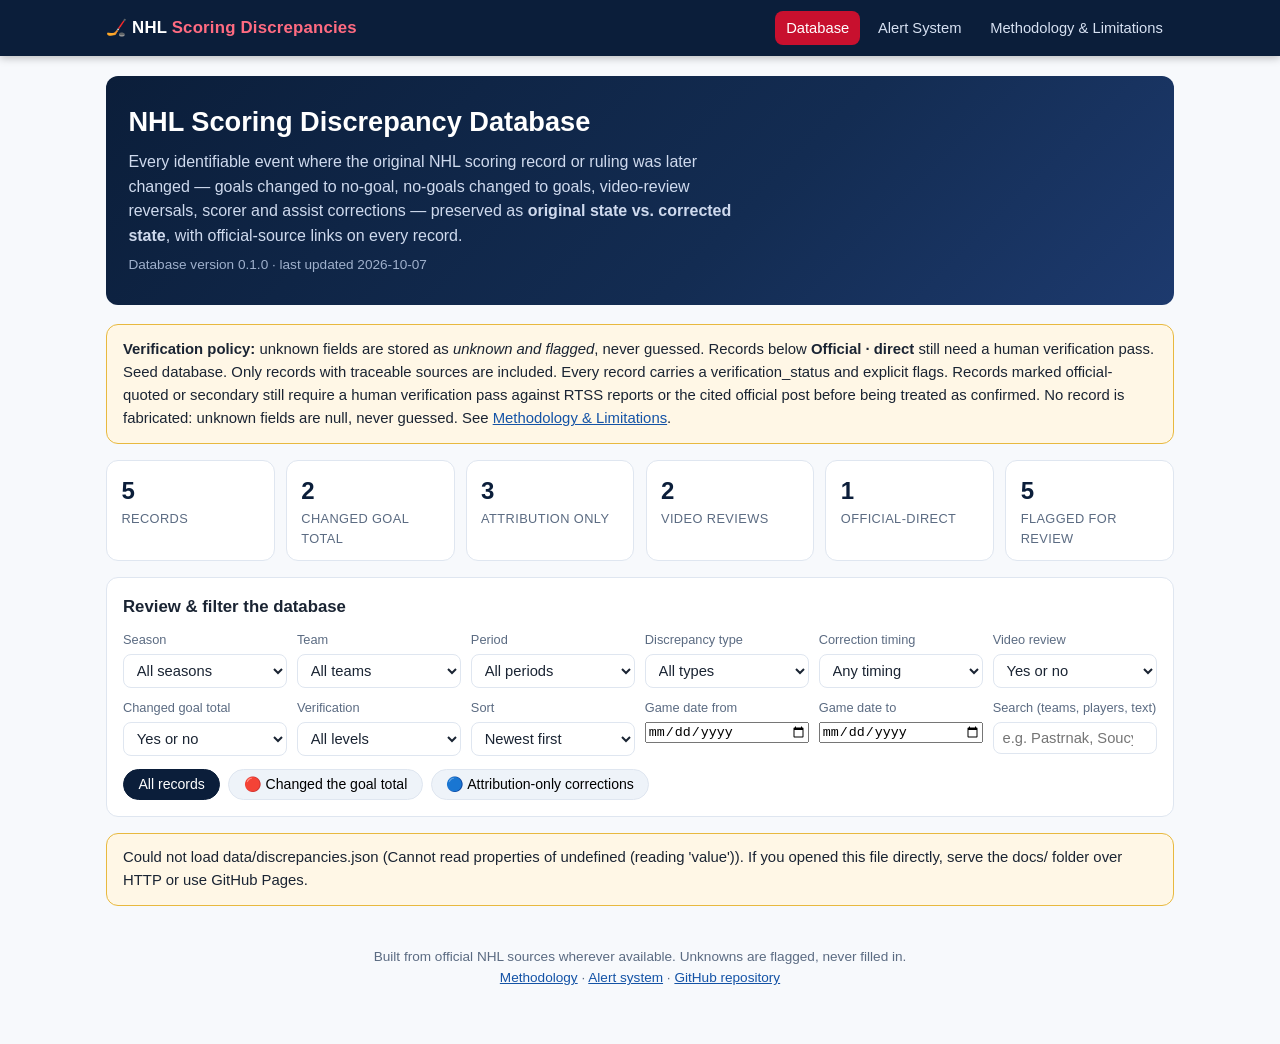
==== docs/index.html @ 4876d4c9 "Build scoring-discrepancy database, site, and alert monitor (v0.1.0) - README: standing mission brie" ====
<!DOCTYPE html>
<html lang="en">
<head>
  <meta charset="utf-8">
  <meta name="viewport" content="width=device-width, initial-scale=1">
  <title>NHL Scoring Discrepancies — Database</title>
  <meta name="description" content="A continuously updateable database of NHL scoring discrepancies and corrections, built from official NHL sources.">
  <link rel="stylesheet" href="css/styles.css">
</head>
<body>
  <nav class="site-nav">
    <div class="nav-inner">
      <a class="brand" href="index.html">🏒 NHL <span>Scoring Discrepancies</span></a>
      <div class="nav-links">
        <a href="index.html" class="active">Database</a>
        <a href="alerts.html">Alert System</a>
        <a href="methodology.html">Methodology &amp; Limitations</a>
      </div>
    </div>
  </nav>

  <main class="wrap">
    <header class="hero">
      <h1>NHL Scoring Discrepancy Database</h1>
      <p>Every identifiable event where the original NHL scoring record or ruling was later changed —
        goals changed to no-goal, no-goals changed to goals, video-review reversals, scorer and assist
        corrections — preserved as <strong>original state vs. corrected state</strong>, with official-source
        links on every record.</p>
      <p class="updated" id="lastUpdated"></p>
    </header>

    <div class="notice amber">
      <strong>Verification policy:</strong> unknown fields are stored as <em>unknown and flagged</em>, never guessed.
      Records below <strong>Official · direct</strong> still need a human verification pass.
      <span id="coverageNote"></span>
      See <a href="methodology.html">Methodology &amp; Limitations</a>.
    </div>

    <section class="stats" id="stats" aria-label="Database statistics"></section>

    <section class="filters" aria-label="Filters">
      <h2>Review &amp; filter the database</h2>
      <div class="filter-grid">
        <label>Season
          <select id="fSeason"><option value="">All seasons</option></select>
        </label>
        <label>Team
          <select id="fTeam"><option value="">All teams</option></select>
        </label>
        <label>Period
          <select id="fPeriod"><option value="">All periods</option></select>
        </label>
        <label>Discrepancy type
          <select id="fType">
            <option value="">All types</option>
            <option value="goal-added">Goal added (no-goal → goal)</option>
            <option value="goal-removed">Goal removed (goal → no-goal)</option>
            <option value="scorer-change">Scorer change</option>
            <option value="assist-change">Assist change</option>
            <option value="scorer-assist-change">Scorer + assist change</option>
            <option value="other">Other</option>
          </select>
        </label>
        <label>Correction timing
          <select id="fTiming">
            <option value="">Any timing</option>
            <option value="in-game">In-game</option>
            <option value="intermission">Intermission</option>
            <option value="postgame">Postgame</option>
            <option value="unknown">Unknown</option>
          </select>
        </label>
        <label>Video review
          <select id="fReview">
            <option value="">Yes or no</option>
            <option value="yes">Video review only</option>
            <option value="no">No video review</option>
          </select>
        </label>
        <label>Changed goal total
          <select id="fTotal">
            <option value="">Yes or no</option>
            <option value="yes">Changed the total</option>
            <option value="no">Attribution only</option>
          </select>
        </label>
        <label>Verification
          <select id="fVerify">
            <option value="">All levels</option>
            <option value="official-direct">Official · direct</option>
            <option value="official-direct-partial">Official · partial</option>
            <option value="official-quoted">Official · quoted</option>
            <option value="secondary">Secondary</option>
            <option value="unverified">Unverified</option>
          </select>
        </label>
        <label>Sort
          <select id="fSort">
            <option value="newest">Newest first</option>
            <option value="oldest">Oldest first</option>
          </select>
        </label>
        <label>Game date from
          <input type="date" id="fFrom">
        </label>
        <label>Game date to
          <input type="date" id="fTo">
        </label>
        <label>Search (teams, players, text)
          <input type="search" id="fSearch" placeholder="e.g. Pastrnak, Soucy, offside…">
        </label>
      </div>
      <div class="view-toggle" role="tablist" aria-label="Goal total vs attribution views">
        <button data-view="all" class="active">All records</button>
        <button data-view="total">🔴 Changed the goal total</button>
        <button data-view="attribution">🔵 Attribution-only corrections</button>
      </div>
    </section>

    <p class="results-meta" id="resultsMeta"></p>
    <div id="loading" class="notice blue">Loading database…</div>
    <div id="error" class="notice amber" style="display:none"></div>
    <section id="results" aria-live="polite"></section>

    <footer>
      Built from official NHL sources wherever available. Unknowns are flagged, never filled in.<br>
      <a href="methodology.html">Methodology</a> · <a href="alerts.html">Alert system</a> ·
      <a href="https://github.com/buffedlizard55-lab/ScoringDiscrepNHL">GitHub repository</a>
    </footer>
  </main>

  <script src="js/app.js"></script>
</body>
</html>
---- docs/css/styles.css ----
:root {
  --navy: #0b1e3a;
  --navy-2: #132c52;
  --red: #c8102e;
  --ice: #eef3f9;
  --bg: #f7f9fc;
  --card: #ffffff;
  --ink: #1a2433;
  --muted: #5b6b82;
  --line: #dfe6f0;
  --amber-bg: #fff7e6;
  --amber-line: #e8b93f;
  --green-bg: #e9f7ef;
  --green-ink: #187544;
  --blue-bg: #e8f1fd;
  --blue-ink: #1453a6;
  --radius: 12px;
}

* { box-sizing: border-box; }

body {
  margin: 0;
  font-family: -apple-system, BlinkMacSystemFont, "Segoe UI", Roboto, Helvetica, Arial, sans-serif;
  background: var(--bg);
  color: var(--ink);
  line-height: 1.55;
}

a { color: var(--blue-ink); }
a:hover { text-decoration: underline; }

/* ---------- Nav ---------- */
.site-nav {
  background: var(--navy);
  color: #fff;
  position: sticky;
  top: 0;
  z-index: 50;
  box-shadow: 0 2px 8px rgba(0,0,0,.25);
}
.nav-inner {
  max-width: 1100px;
  margin: 0 auto;
  padding: 0.7rem 1rem;
  display: flex;
  align-items: center;
  gap: 1rem;
  flex-wrap: wrap;
}
.brand {
  color: #fff;
  font-weight: 800;
  text-decoration: none;
  font-size: 1.05rem;
  letter-spacing: .2px;
}
.brand span { color: #ff6b81; }
.nav-links { display: flex; gap: .4rem; margin-left: auto; flex-wrap: wrap; }
.nav-links a {
  color: #d7e1f2;
  text-decoration: none;
  padding: .35rem .7rem;
  border-radius: 8px;
  font-size: .92rem;
}
.nav-links a:hover, .nav-links a.active {
  background: var(--navy-2);
  color: #fff;
}
.nav-links a.active { background: var(--red); color: #fff; }

/* ---------- Layout ---------- */
.wrap { max-width: 1100px; margin: 0 auto; padding: 1.2rem 1rem 3rem; }

.hero {
  background: linear-gradient(135deg, var(--navy) 0%, var(--navy-2) 60%, #1d3a6e 100%);
  color: #fff;
  border-radius: var(--radius);
  padding: 1.6rem 1.4rem;
  margin-bottom: 1.2rem;
}
.hero h1 { margin: 0 0 .4rem; font-size: 1.7rem; }
.hero p { margin: .3rem 0; color: #cfdaee; max-width: 70ch; }
.hero .updated { font-size: .85rem; color: #9fb0cc; }

.notice {
  border-radius: var(--radius);
  padding: .8rem 1rem;
  margin: 1rem 0;
  font-size: .93rem;
}
.notice.amber { background: var(--amber-bg); border: 1px solid var(--amber-line); }
.notice.blue { background: var(--blue-bg); border: 1px solid #9dc0ee; }
.notice.green { background: var(--green-bg); border: 1px solid #8fd0a6; }

/* ---------- Stats ---------- */
.stats {
  display: grid;
  grid-template-columns: repeat(auto-fit, minmax(150px, 1fr));
  gap: .7rem;
  margin: 1rem 0;
}
.stat {
  background: var(--card);
  border: 1px solid var(--line);
  border-radius: var(--radius);
  padding: .7rem .9rem;
}
.stat .num { font-size: 1.5rem; font-weight: 800; color: var(--navy); }
.stat .lbl { font-size: .8rem; color: var(--muted); text-transform: uppercase; letter-spacing: .4px; }

/* ---------- Filters ---------- */
.filters {
  background: var(--card);
  border: 1px solid var(--line);
  border-radius: var(--radius);
  padding: 1rem;
  margin: 1rem 0;
}
.filters h2 { margin: 0 0 .6rem; font-size: 1.05rem; }
.filter-grid {
  display: grid;
  grid-template-columns: repeat(auto-fit, minmax(160px, 1fr));
  gap: .6rem;
}
.filter-grid label { display: flex; flex-direction: column; font-size: .8rem; color: var(--muted); gap: .25rem; }
.filter-grid select, .filter-grid input[type="search"] {
  padding: .45rem .55rem;
  border: 1px solid var(--line);
  border-radius: 8px;
  font-size: .92rem;
  background: #fff;
  color: var(--ink);
}
.view-toggle { display: flex; gap: .5rem; margin-top: .8rem; flex-wrap: wrap; }
.view-toggle button {
  border: 1px solid var(--line);
  background: var(--ice);
  border-radius: 999px;
  padding: .4rem .9rem;
  cursor: pointer;
  font-size: .88rem;
}
.view-toggle button.active { background: var(--navy); color: #fff; border-color: var(--navy); }
.results-meta { color: var(--muted); font-size: .9rem; margin: .8rem 0; }

/* ---------- Cards ---------- */
.card {
  background: var(--card);
  border: 1px solid var(--line);
  border-radius: var(--radius);
  padding: 1rem 1.1rem;
  margin: 0 0 .9rem;
}
.card.total-changer { border-left: 6px solid var(--red); }
.card.attribution-only { border-left: 6px solid var(--blue-ink); }
.card-head { display: flex; gap: .5rem; align-items: center; flex-wrap: wrap; margin-bottom: .4rem; }
.card-head .rid { font-weight: 700; color: var(--navy); }
.badge {
  display: inline-block;
  font-size: .75rem;
  font-weight: 700;
  padding: .15rem .55rem;
  border-radius: 999px;
  letter-spacing: .2px;
}
.b-red { background: #fde7eb; color: var(--red); }
.b-blue { background: var(--blue-bg); color: var(--blue-ink); }
.b-green { background: var(--green-bg); color: var(--green-ink); }
.b-amber { background: var(--amber-bg); color: #8a5d00; border: 1px solid var(--amber-line); }
.b-gray { background: var(--ice); color: var(--muted); }
.matchup { font-size: 1.05rem; font-weight: 700; margin: .2rem 0 .5rem; }
.vs {
  display: grid;
  grid-template-columns: 1fr 1fr;
  gap: .6rem;
  margin: .5rem 0;
}
@media (max-width: 640px) { .vs { grid-template-columns: 1fr; } }
.vs-box {
  border: 1px solid var(--line);
  border-radius: 8px;
  padding: .6rem .7rem;
  background: #fbfcfe;
  font-size: .92rem;
}
.vs-box h4 { margin: 0 0 .3rem; font-size: .78rem; text-transform: uppercase; letter-spacing: .5px; color: var(--muted); }
.vs-box.before h4 { color: var(--red); }
.vs-box.after h4 { color: var(--green-ink); }
.meta { display: grid; grid-template-columns: repeat(auto-fit, minmax(180px, 1fr)); gap: .3rem .8rem; font-size: .88rem; margin: .5rem 0; }
.meta dt { color: var(--muted); font-size: .76rem; text-transform: uppercase; letter-spacing: .4px; }
.meta dd { margin: 0 0 .3rem; }
.flags { background: var(--amber-bg); border: 1px solid var(--amber-line); border-radius: 8px; padding: .55rem .7rem; font-size: .86rem; margin: .5rem 0; }
.flags strong { color: #8a5d00; }
.flags ul { margin: .3rem 0 0; padding-left: 1.1rem; }
.sources { font-size: .88rem; margin: .4rem 0 0; }
.sources ul { margin: .25rem 0 0; padding-left: 1.1rem; }
.src-type { font-size: .72rem; font-weight: 700; text-transform: uppercase; letter-spacing: .4px; color: var(--muted); }

/* ---------- Content pages ---------- */
.prose { background: var(--card); border: 1px solid var(--line); border-radius: var(--radius); padding: 1.2rem 1.3rem; }
.prose h2 { color: var(--navy); border-bottom: 2px solid var(--ice); padding-bottom: .3rem; }
.prose table { width: 100%; border-collapse: collapse; font-size: .9rem; margin: .6rem 0 1rem; }
.prose th, .prose td { border: 1px solid var(--line); padding: .5rem .6rem; text-align: left; vertical-align: top; }
.prose th { background: var(--ice); }
.prose code { background: var(--ice); padding: .1rem .35rem; border-radius: 5px; font-size: .86em; }
.prose pre { background: var(--navy); color: #e8eefb; padding: .8rem; border-radius: 8px; overflow-x: auto; font-size: .82rem; }
.prose pre code { background: none; padding: 0; }

footer { color: var(--muted); font-size: .85rem; text-align: center; padding: 1.5rem 0 .5rem; }
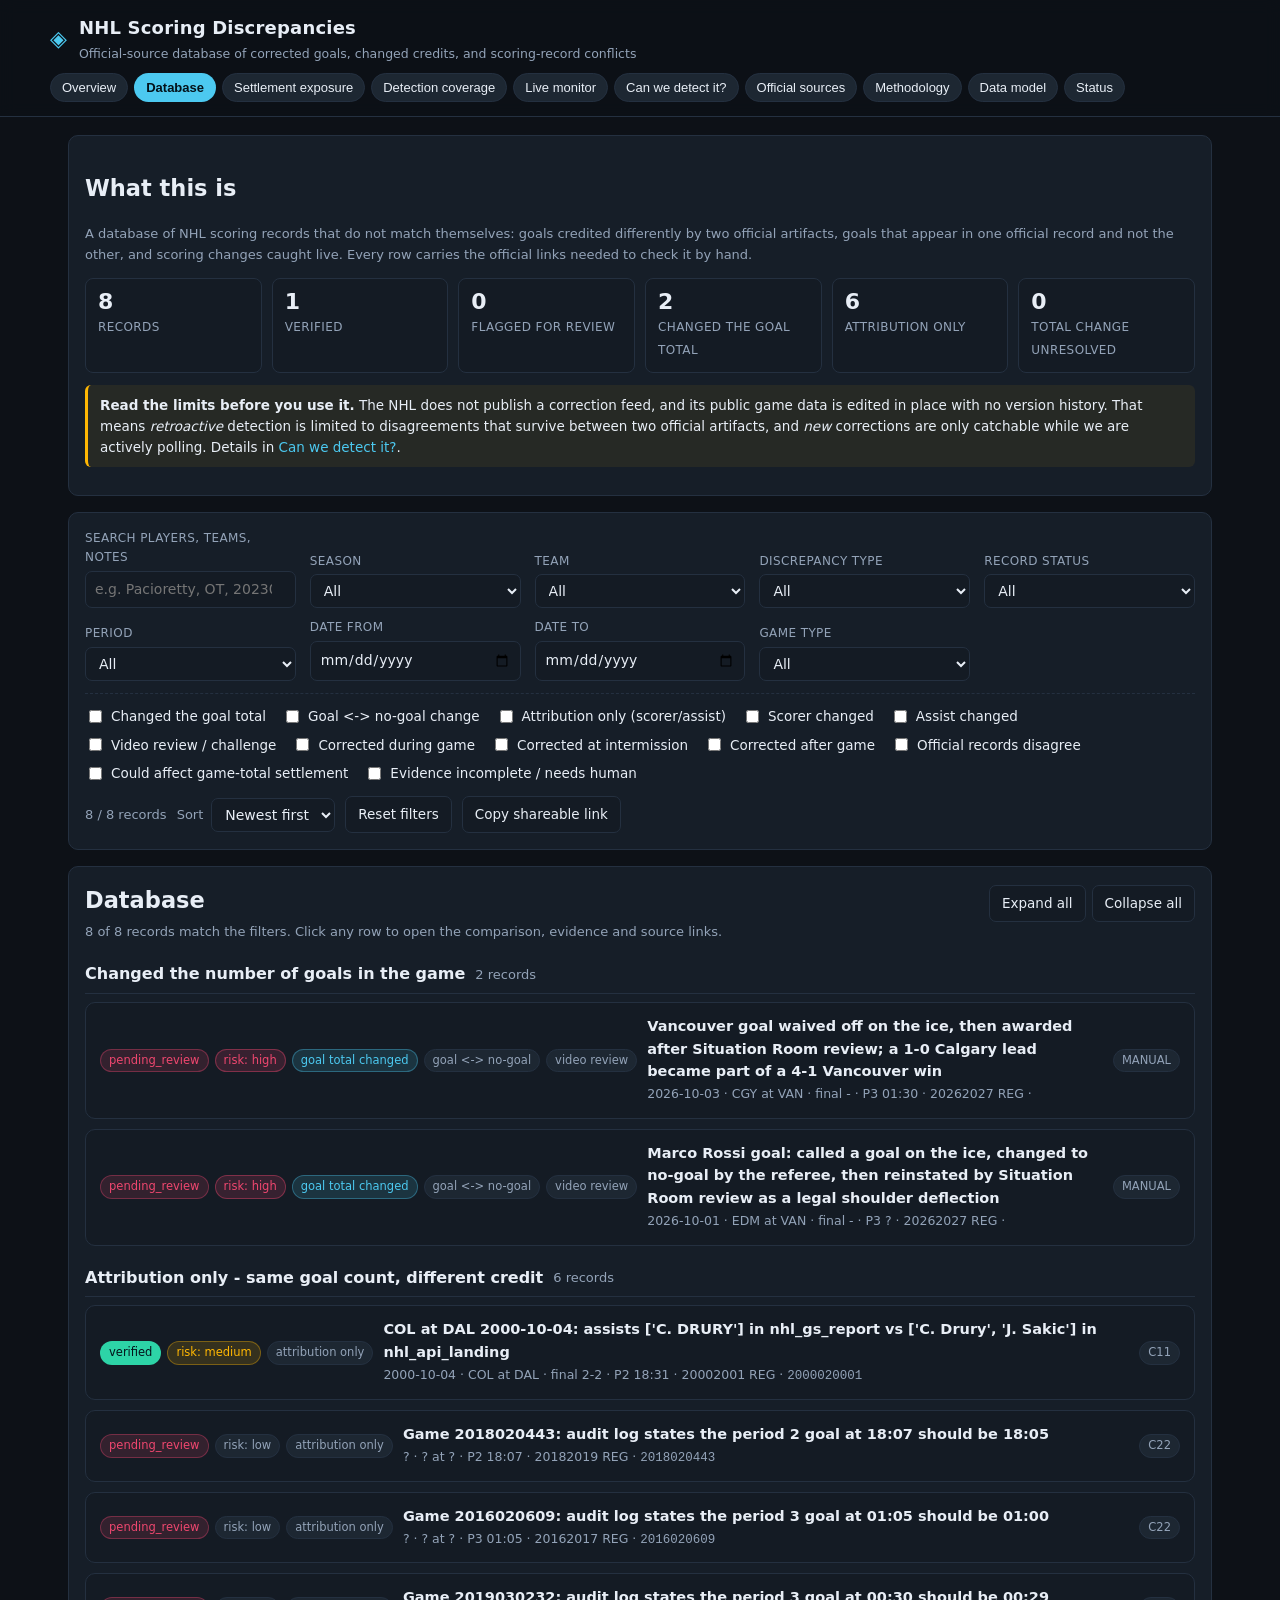
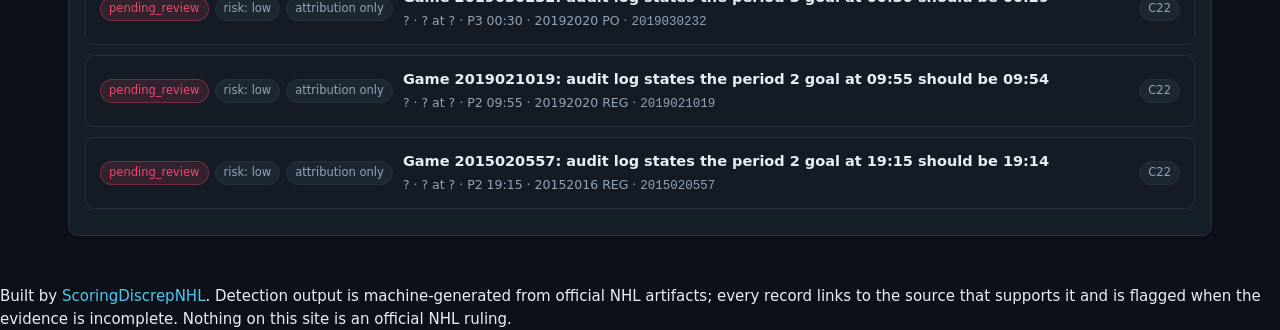
==== commit f74b13b7: "NHL scoring discrepancy pipeline: detectors, verified seed database, Pages site, monitor + backfill " ====
--- a/docs/index.html
+++ b/docs/index.html
@@ -1,134 +1,35 @@
-<!DOCTYPE html>
+<!doctype html>
 <html lang="en">
 <head>
-  <meta charset="utf-8">
-  <meta name="viewport" content="width=device-width, initial-scale=1">
-  <title>NHL Scoring Discrepancies — Database</title>
-  <meta name="description" content="A continuously updateable database of NHL scoring discrepancies and corrections, built from official NHL sources.">
-  <link rel="stylesheet" href="css/styles.css">
+<meta charset="utf-8">
+<meta name="viewport" content="width=device-width, initial-scale=1">
+<title>NHL Scoring Discrepancy Database</title>
+<meta name="description" content="Continuously updated database of NHL scoring discrepancies and corrections, detected from official NHL sources, with per-record source links.">
+<link rel="stylesheet" href="styles.css">
 </head>
 <body>
-  <nav class="site-nav">
-    <div class="nav-inner">
-      <a class="brand" href="index.html">🏒 NHL <span>Scoring Discrepancies</span></a>
-      <div class="nav-links">
-        <a href="index.html" class="active">Database</a>
-        <a href="alerts.html">Alert System</a>
-        <a href="methodology.html">Methodology &amp; Limitations</a>
-      </div>
+<a class="skip" href="#main">Skip to content</a>
+<header class="topbar">
+  <div class="brand">
+    <span class="logo" aria-hidden="true">◈</span>
+    <div>
+      <h1>NHL Scoring Discrepancies</h1>
+      <p class="tagline">Official-source database of corrected goals, changed credits, and scoring-record conflicts</p>
     </div>
-  </nav>
-
-  <main class="wrap">
-    <header class="hero">
-      <h1>NHL Scoring Discrepancy Database</h1>
-      <p>Every identifiable event where the original NHL scoring record or ruling was later changed —
-        goals changed to no-goal, no-goals changed to goals, video-review reversals, scorer and assist
-        corrections — preserved as <strong>original state vs. corrected state</strong>, with official-source
-        links on every record.</p>
-      <p class="updated" id="lastUpdated"></p>
-    </header>
-
-    <div class="notice amber">
-      <strong>Verification policy:</strong> unknown fields are stored as <em>unknown and flagged</em>, never guessed.
-      Records below <strong>Official · direct</strong> still need a human verification pass.
-      <span id="coverageNote"></span>
-      See <a href="methodology.html">Methodology &amp; Limitations</a>.
-    </div>
-
-    <section class="stats" id="stats" aria-label="Database statistics"></section>
-
-    <section class="filters" aria-label="Filters">
-      <h2>Review &amp; filter the database</h2>
-      <div class="filter-grid">
-        <label>Season
-          <select id="fSeason"><option value="">All seasons</option></select>
-        </label>
-        <label>Team
-          <select id="fTeam"><option value="">All teams</option></select>
-        </label>
-        <label>Period
-          <select id="fPeriod"><option value="">All periods</option></select>
-        </label>
-        <label>Discrepancy type
-          <select id="fType">
-            <option value="">All types</option>
-            <option value="goal-added">Goal added (no-goal → goal)</option>
-            <option value="goal-removed">Goal removed (goal → no-goal)</option>
-            <option value="scorer-change">Scorer change</option>
-            <option value="assist-change">Assist change</option>
-            <option value="scorer-assist-change">Scorer + assist change</option>
-            <option value="other">Other</option>
-          </select>
-        </label>
-        <label>Correction timing
-          <select id="fTiming">
-            <option value="">Any timing</option>
-            <option value="in-game">In-game</option>
-            <option value="intermission">Intermission</option>
-            <option value="postgame">Postgame</option>
-            <option value="unknown">Unknown</option>
-          </select>
-        </label>
-        <label>Video review
-          <select id="fReview">
-            <option value="">Yes or no</option>
-            <option value="yes">Video review only</option>
-            <option value="no">No video review</option>
-          </select>
-        </label>
-        <label>Changed goal total
-          <select id="fTotal">
-            <option value="">Yes or no</option>
-            <option value="yes">Changed the total</option>
-            <option value="no">Attribution only</option>
-          </select>
-        </label>
-        <label>Verification
-          <select id="fVerify">
-            <option value="">All levels</option>
-            <option value="official-direct">Official · direct</option>
-            <option value="official-direct-partial">Official · partial</option>
-            <option value="official-quoted">Official · quoted</option>
-            <option value="secondary">Secondary</option>
-            <option value="unverified">Unverified</option>
-          </select>
-        </label>
-        <label>Sort
-          <select id="fSort">
-            <option value="newest">Newest first</option>
-            <option value="oldest">Oldest first</option>
-          </select>
-        </label>
-        <label>Game date from
-          <input type="date" id="fFrom">
-        </label>
-        <label>Game date to
-          <input type="date" id="fTo">
-        </label>
-        <label>Search (teams, players, text)
-          <input type="search" id="fSearch" placeholder="e.g. Pastrnak, Soucy, offside…">
-        </label>
-      </div>
-      <div class="view-toggle" role="tablist" aria-label="Goal total vs attribution views">
-        <button data-view="all" class="active">All records</button>
-        <button data-view="total">🔴 Changed the goal total</button>
-        <button data-view="attribution">🔵 Attribution-only corrections</button>
-      </div>
-    </section>
-
-    <p class="results-meta" id="resultsMeta"></p>
-    <div id="loading" class="notice blue">Loading database…</div>
-    <div id="error" class="notice amber" style="display:none"></div>
-    <section id="results" aria-live="polite"></section>
-
-    <footer>
-      Built from official NHL sources wherever available. Unknowns are flagged, never filled in.<br>
-      <a href="methodology.html">Methodology</a> · <a href="alerts.html">Alert system</a> ·
-      <a href="https://github.com/buffedlizard55-lab/ScoringDiscrepNHL">GitHub repository</a>
-    </footer>
-  </main>
-
-  <script src="js/app.js"></script>
+  </div>
+  <nav id="nav" aria-label="Sections"></nav>
+</header>
+<main id="main">
+  <section id="overview" class="panel"></section>
+  <section id="filters" class="panel filters" hidden></section>
+  <section id="results" class="panel results"></section>
+</main>
+<footer class="foot">
+  <p>Built by <a href="https://github.com/buffedlizard55-lab/ScoringDiscrepNHL" target="_blank" rel="noopener noreferrer">ScoringDiscrepNHL</a>.
+  Detection output is machine-generated from official NHL artifacts; every record links to the source that supports it and is
+  flagged when the evidence is incomplete. Nothing on this site is an official NHL ruling.</p>
+</footer>
+<script src="data.js"></script>
+<script src="app.js"></script>
 </body>
 </html>
--- a/docs/styles.css
+++ b/docs/styles.css
@@ -0,0 +1,93 @@
+
+:root{
+  --bg:#0d1117;--bg2:#141b24;--panel:#161e28;--line:#243040;--ink:#e8eef6;--muted:#93a3b8;
+  --accent:#4cc9f0;--warn:#ffb703;--bad:#ef476f;--good:#2dd4a7;--chip:#1d2732;
+  --radius:10px;--maxw:1180px;
+}
+*{box-sizing:border-box}
+html,body{margin:0;padding:0}
+body{background:var(--bg);color:var(--ink);font:15px/1.55 ui-sans-serif,system-ui,-apple-system,"Segoe UI",Roboto,Helvetica,Arial,sans-serif}
+a{color:var(--accent);text-decoration:none}
+a:hover{text-decoration:underline}
+.skip{position:absolute;left:-9999px;top:0;background:var(--panel);padding:8px 12px;z-index:20}
+.skip:focus{left:8px;top:8px}
+header.topbar{position:sticky;top:0;z-index:12;background:rgba(13,17,23,.92);backdrop-filter:blur(8px);border-bottom:1px solid var(--line);padding:14px 18px}
+.brand{display:flex;align-items:center;gap:12px;max-width:var(--maxw);margin:0 auto}
+.brand h1{font-size:18px;margin:0;letter-spacing:.2px}
+.tagline{margin:2px 0 0;color:var(--muted);font-size:12.5px}
+.logo{font-size:22px;color:var(--accent)}
+nav#nav{max-width:var(--maxw);margin:10px auto 0;display:flex;gap:6px;flex-wrap:wrap}
+nav#nav button{background:var(--chip);border:1px solid var(--line);color:var(--ink);padding:6px 11px;border-radius:999px;font-size:13px;cursor:pointer}
+nav#nav button[aria-current="true"]{background:var(--accent);color:#04121a;border-color:transparent;font-weight:600}
+main{max-width:var(--maxw);margin:0 auto;padding:18px}
+.panel{background:var(--panel);border:1px solid var(--line);border-radius:var(--radius);padding:16px;margin-bottom:16px}
+.panel>h2:first-child,.panel>h3:first-child{margin-top:0}
+.stats{display:grid;grid-template-columns:repeat(auto-fit,minmax(140px,1fr));gap:10px;margin:12px 0 4px}
+.stat{background:var(--bg2);border:1px solid var(--line);border-radius:8px;padding:10px 12px}
+.stat b{display:block;font-size:22px;line-height:1.2}
+.stat span{color:var(--muted);font-size:12px;text-transform:uppercase;letter-spacing:.4px}
+.note{color:var(--muted);font-size:13px}
+.callout{border-left:3px solid var(--warn);background:rgba(255,183,3,.07);padding:10px 12px;border-radius:6px;margin:12px 0;font-size:13.5px}
+.callout.info{border-left-color:var(--accent);background:rgba(76,201,240,.07)}
+.callout.bad{border-left-color:var(--bad);background:rgba(239,71,111,.07)}
+.filters{position:relative}
+.fgrid{display:grid;grid-template-columns:repeat(auto-fit,minmax(190px,1fr));gap:10px 14px;align-items:end}
+label.f{display:block;font-size:12px;color:var(--muted);text-transform:uppercase;letter-spacing:.4px}
+label.f select,label.f input{margin-top:4px}
+select,input[type=search],input[type=date],input[type=text]{width:100%;background:var(--bg2);border:1px solid var(--line);color:var(--ink);border-radius:7px;padding:7px 9px;font:inherit;font-size:14px}
+.checks{display:flex;flex-wrap:wrap;gap:8px 16px;margin-top:12px;padding-top:12px;border-top:1px dashed var(--line)}
+.checks label{display:inline-flex;align-items:center;gap:6px;font-size:13.5px;text-transform:none;letter-spacing:0;color:var(--ink);cursor:pointer}
+.fbar{display:flex;gap:10px;align-items:center;flex-wrap:wrap;margin-top:12px}
+button.btn{background:var(--bg2);border:1px solid var(--line);color:var(--ink);border-radius:7px;padding:7px 12px;font:inherit;font-size:13.5px;cursor:pointer}
+button.btn:hover{border-color:var(--accent)}
+.results header.rh{display:flex;justify-content:space-between;align-items:baseline;gap:12px;flex-wrap:wrap;margin-bottom:10px}
+.grouphead{margin:20px 0 8px;padding-bottom:6px;border-bottom:1px solid var(--line);display:flex;align-items:center;gap:10px;flex-wrap:wrap}
+.grouphead h3{margin:0;font-size:16px}
+.grouphead .count{color:var(--muted);font-size:13px}
+.card{border:1px solid var(--line);border-radius:var(--radius);background:var(--bg2);margin:0 0 10px;overflow:hidden}
+.card>summary{list-style:none;cursor:pointer;padding:12px 14px;display:grid;grid-template-columns:auto 1fr auto;gap:10px;align-items:center}
+.card>summary::-webkit-details-marker{display:none}
+.card[open]>summary{border-bottom:1px solid var(--line)}
+.badges{display:flex;gap:6px;flex-wrap:wrap;align-items:center}
+.badge{font-size:11.5px;padding:2px 8px;border-radius:999px;border:1px solid var(--line);background:var(--chip);color:var(--muted);white-space:nowrap}
+.badge.verified{color:#04121a;background:var(--good);border-color:transparent}
+.badge.flagged{background:rgba(255,183,3,.16);color:var(--warn);border-color:rgba(255,183,3,.4)}
+.badge.pending_review,.badge.disputed{background:rgba(239,71,111,.14);color:var(--bad);border-color:rgba(239,71,111,.35)}
+.badge.risk-high{background:rgba(239,71,111,.16);color:var(--bad);border-color:rgba(239,71,111,.4)}
+.badge.risk-medium{background:rgba(255,183,3,.14);color:var(--warn);border-color:rgba(255,183,3,.35)}
+.badge.total-yes{background:rgba(76,201,240,.14);color:var(--accent);border-color:rgba(76,201,240,.35)}
+.card .title{font-weight:600;font-size:14.5px}
+.card .meta{color:var(--muted);font-size:12.5px;margin-top:2px}
+.card .body{padding:14px}
+.compare{display:grid;grid-template-columns:1fr 1fr;gap:12px}
+.state{border:1px solid var(--line);border-radius:8px;padding:10px 12px;background:var(--panel)}
+.state h4{margin:0 0 6px;font-size:12px;text-transform:uppercase;letter-spacing:.5px;color:var(--muted)}
+.state.corrected h4{color:var(--good)}
+.state.initial h4{color:var(--warn)}
+.row{display:flex;justify-content:space-between;gap:10px;padding:3px 0;border-bottom:1px dotted rgba(147,163,184,.18);font-size:13.5px}
+.row:last-child{border-bottom:0}
+.row span:first-child{color:var(--muted)}
+.row .miss{color:var(--bad);font-style:italic}
+.row .add{color:var(--good);font-weight:600}
+.diff{background:rgba(76,201,240,.08);border:1px solid rgba(76,201,240,.25);border-radius:8px;padding:9px 11px;font-size:13.5px;margin:10px 0}
+.srcs{margin:12px 0 0;padding:0;list-style:none;display:grid;gap:6px}
+.srcs li{display:flex;gap:8px;flex-wrap:wrap;align-items:baseline;font-size:13px;color:var(--muted)}
+.srcs li a{font-weight:600}
+code.q{display:block;background:#0b1017;border:1px solid var(--line);border-left:3px solid var(--accent);border-radius:6px;padding:8px 10px;font-size:12.5px;color:#c8d6e5;overflow-x:auto;white-space:pre-wrap;margin-top:6px}
+.flags{display:flex;gap:6px;flex-wrap:wrap;margin-top:10px}
+.flags .badge{font-family:ui-monospace,SFMono-Regular,Menlo,monospace}
+table.md,table.grid{border-collapse:collapse;width:100%;font-size:13.5px;margin:10px 0}
+table.md th,table.md td,table.grid th,table.grid td{border:1px solid var(--line);padding:6px 8px;text-align:left;vertical-align:top}
+table.md th,table.grid th{background:var(--chip);font-size:12px;text-transform:uppercase;letter-spacing:.4px;color:var(--muted)}
+.docs{max-width:820px}
+.docs h1{font-size:22px}
+.docs h2{font-size:18px;margin-top:26px;padding-bottom:6px;border-bottom:1px solid var(--line)}
+.docs h3{font-size:15.5px;margin-top:20px;color:var(--accent)}
+.docs pre{background:#0b1017;border:1px solid var(--line);border-radius:8px;padding:10px 12px;overflow-x:auto;font-size:12.5px}
+.docs table{display:block;overflow-x:auto}
+.docs blockquote{margin:12px 0;padding:6px 14px;border-left:3px solid var(--accent);color:var(--muted);background:var(--bg2);border-radius:0 8px 8px 0}
+.empty{padding:26px;text-align:center;color:var(--muted)}
+.sortbar{display:flex;gap:8px;align-items:center;color:var(--muted);font-size:13px}
+@media (max-width:760px){.compare{grid-template-columns:1fr}.card>summary{grid-template-columns:1fr;gap:6px}}
+@media (prefers-reduced-motion:reduce){*{transition:none!important}}
+@media print{body{background:#fff;color:#000}.filters,nav#nav,.skip{display:none}.card{break-inside:avoid}.panel{border:0}}
